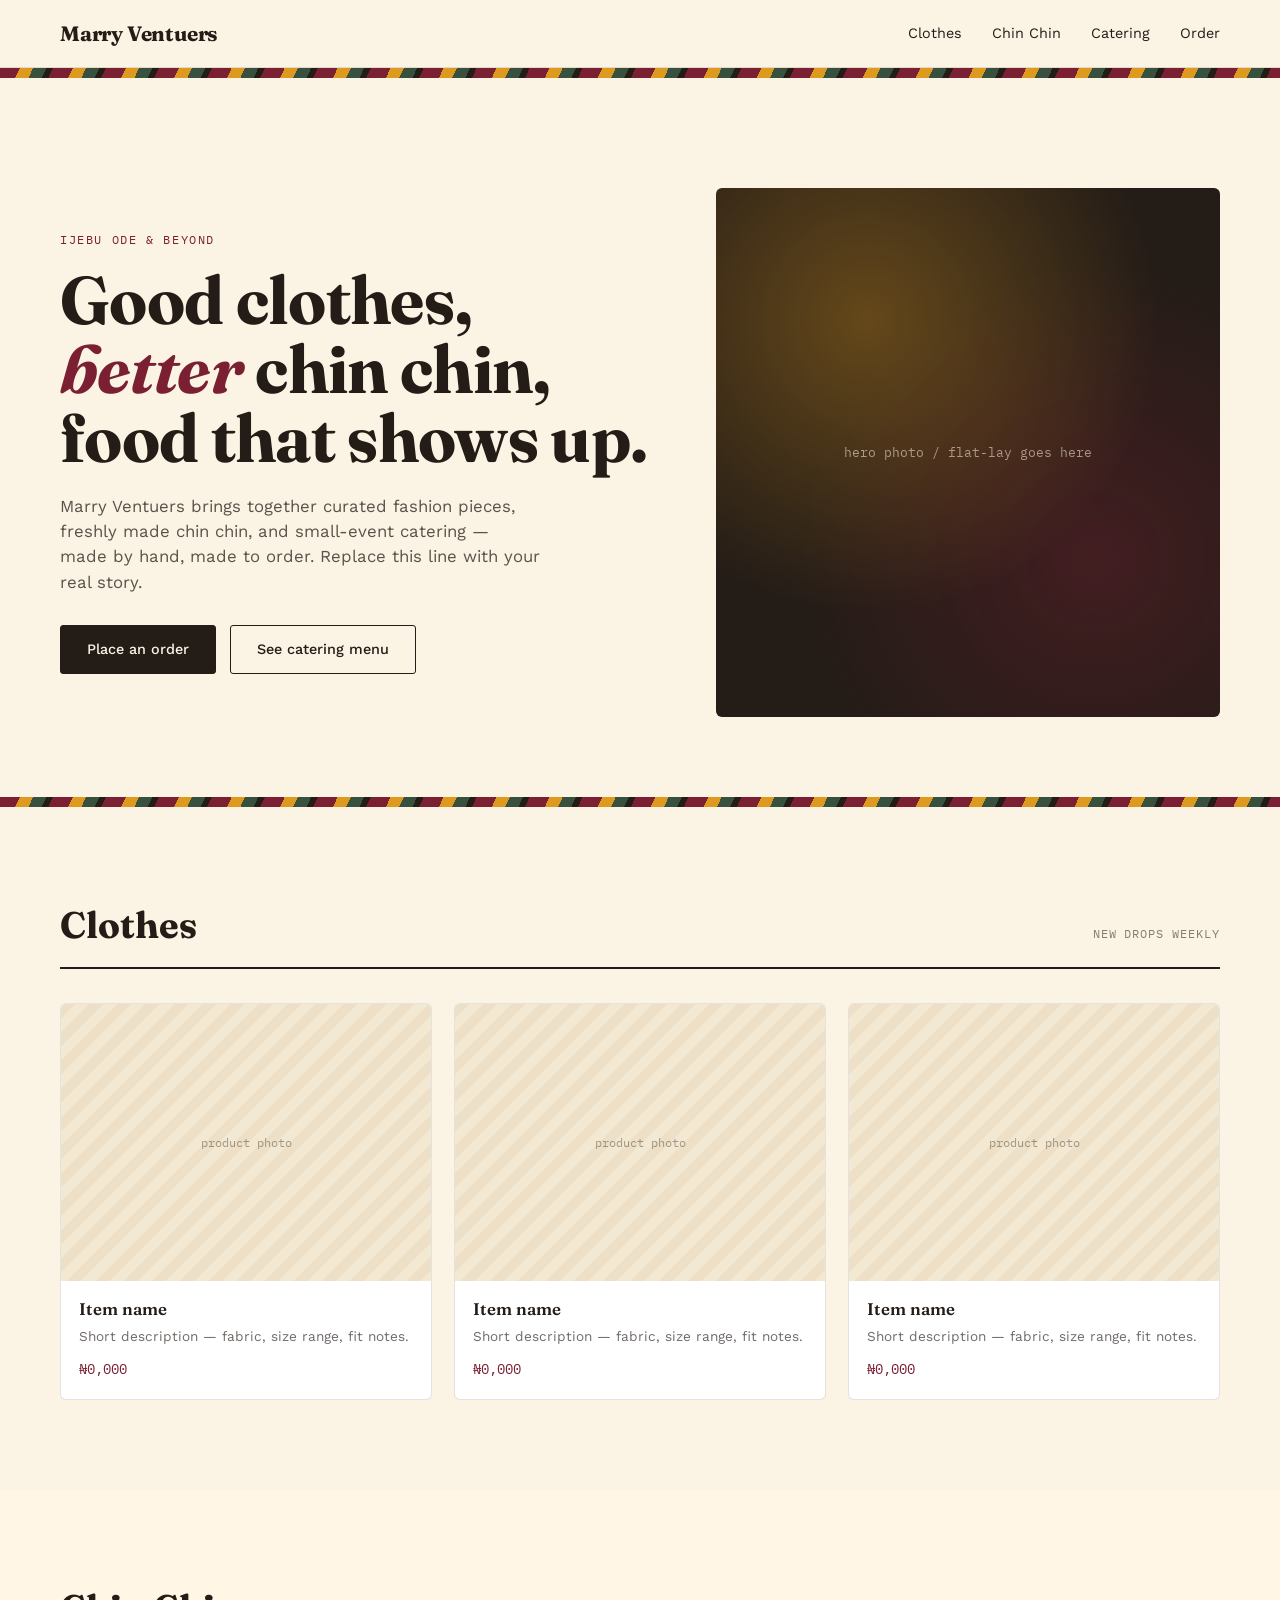
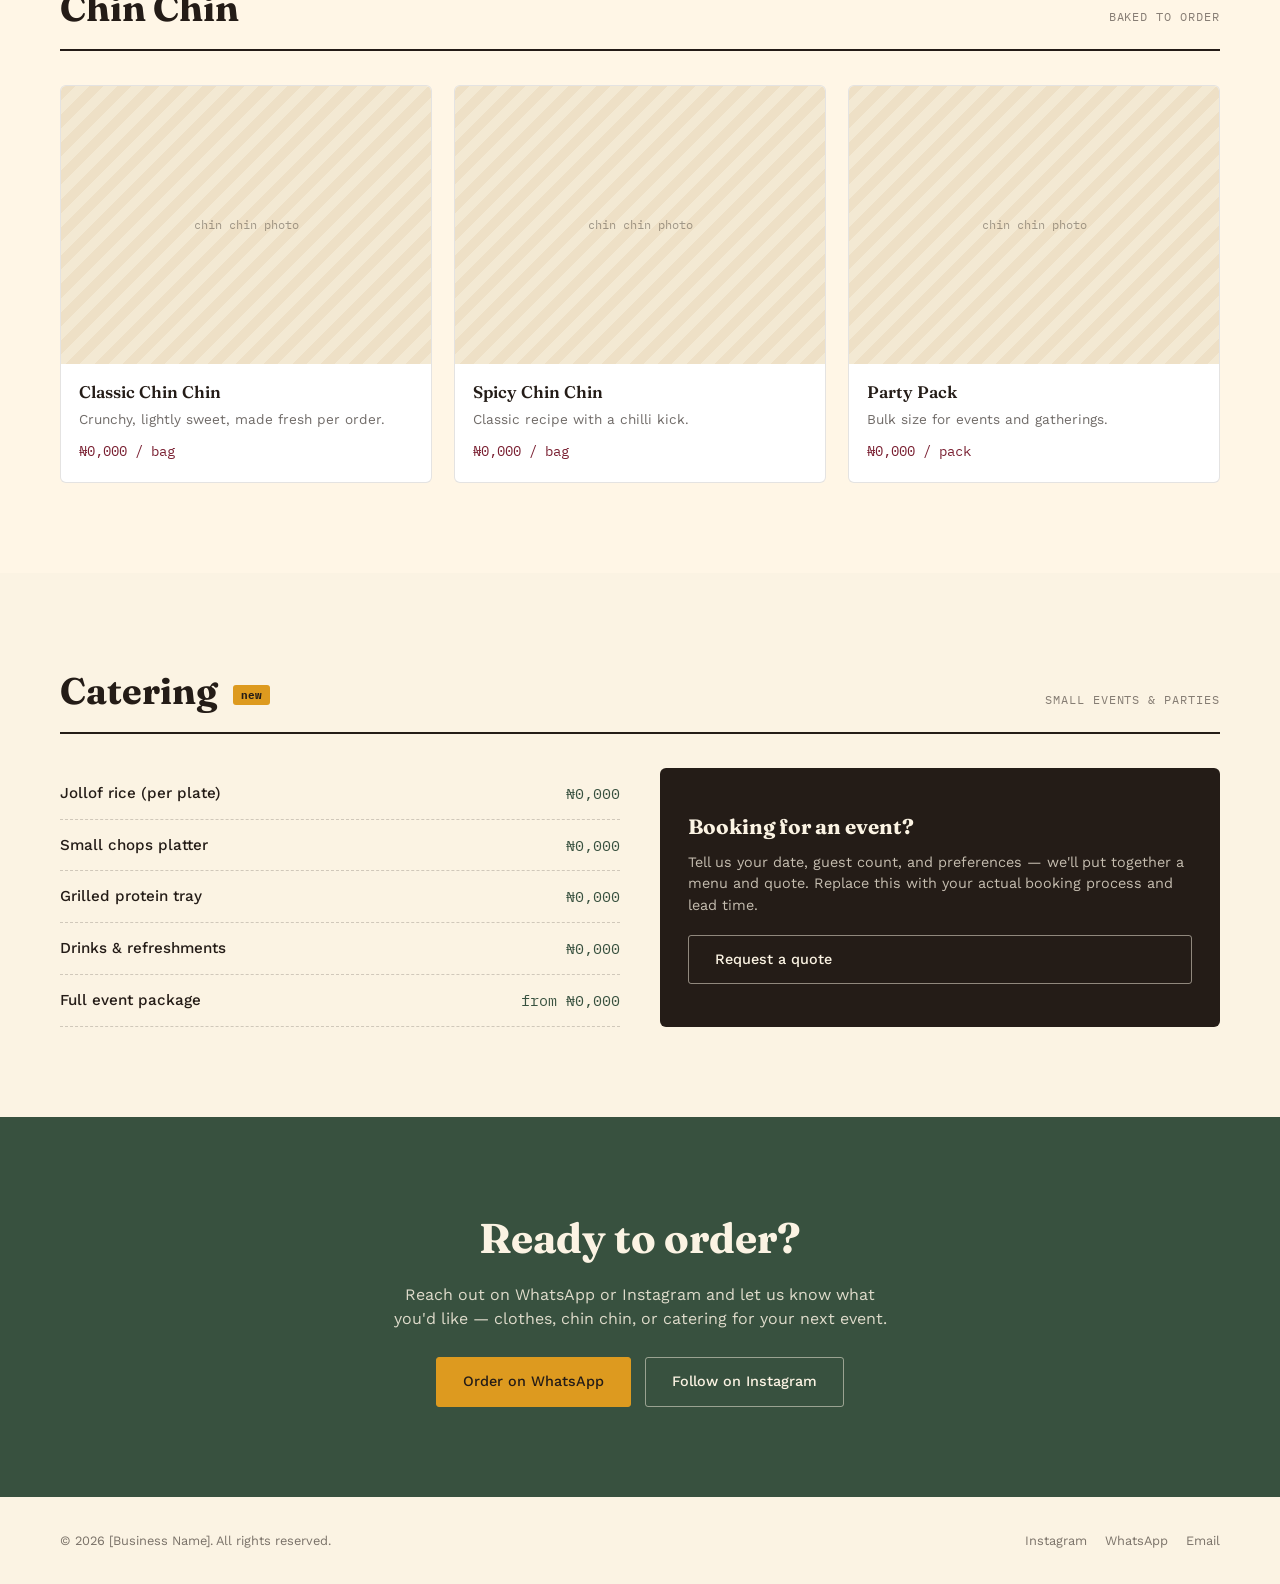
==== marry/index.html @ cf857e44 "Initial commit" ====
<!DOCTYPE html> 
<html lang="en">
<head>
<meta charset="UTF-8">
<meta name="viewport" content="width=device-width, initial-scale=1.0">
<title>Marry Ventuers</title>
<link rel="preconnect" href="https://fonts.googleapis.com">
<link href="https://fonts.googleapis.com/css2?family=Fraunces:ital,opsz,wght@0,9..144,600;0,9..144,700;1,9..144,600&family=Work+Sans:wght@400;500;600&family=IBM+Plex+Mono:wght@500&display=swap" rel="stylesheet">
<link rel="stylesheet" href="style.css">
</head>
<body>
 
<header>
  <div class="logo">Marry Ventuers</div>
  <nav>
    <a href="#clothes">Clothes</a>
    <a href="#chinchin">Chin Chin</a>
    <a href="#catering">Catering</a>
    <a href="#order">Order</a>
  </nav>
</header>
<div class="weave"></div>
 
<section class="hero">
  <div>
    <div class="eyebrow">Ijebu Ode &amp; beyond</div>
    <h1>Good clothes,<br><em>better</em> chin chin,<br>food that shows up.</h1>
    <p>Marry Ventuers brings together curated fashion pieces, freshly made chin chin, and small-event catering — made by hand, made to order. Replace this line with your real story.</p>
    <div class="btn-row">
      <a href="#order" class="btn btn-solid">Place an order</a>
      <a href="#catering" class="btn btn-outline">See catering menu</a>
    </div>
  </div>
  <div class="hero-visual">hero photo / flat-lay goes here</div>
</section>
 
<div class="weave"></div>
 
<section class="stall" id="clothes">
  <div class="stall-head">
    <div class="stall-title">Clothes</div>
    <div class="stall-tag">new drops weekly</div>
  </div>
  <div class="card-grid">
    <div class="card">
      <div class="card-img">product photo</div>
      <div class="card-body">
        <div class="card-title">Item name</div>
        <div class="card-desc">Short description — fabric, size range, fit notes.</div>
        <div class="card-price">₦0,000</div>
      </div>
    </div>
    <div class="card">
      <div class="card-img">product photo</div>
      <div class="card-body">
        <div class="card-title">Item name</div>
        <div class="card-desc">Short description — fabric, size range, fit notes.</div>
        <div class="card-price">₦0,000</div>
      </div>
    </div>
    <div class="card">
      <div class="card-img">product photo</div>
      <div class="card-body">
        <div class="card-title">Item name</div>
        <div class="card-desc">Short description — fabric, size range, fit notes.</div>
        <div class="card-price">₦0,000</div>
      </div>
    </div>
  </div>
</section>
 
<section class="stall chinchin" id="chinchin">
  <div class="stall-head">
    <div class="stall-title">Chin Chin</div>
    <div class="stall-tag">baked to order</div>
  </div>
  <div class="card-grid">
    <div class="card">
      <div class="card-img">chin chin photo</div>
      <div class="card-body">
        <div class="card-title">Classic Chin Chin</div>
        <div class="card-desc">Crunchy, lightly sweet, made fresh per order.</div>
        <div class="card-price">₦0,000 / bag</div>
      </div>
    </div>
    <div class="card">
      <div class="card-img">chin chin photo</div>
      <div class="card-body">
        <div class="card-title">Spicy Chin Chin</div>
        <div class="card-desc">Classic recipe with a chilli kick.</div>
        <div class="card-price">₦0,000 / bag</div>
      </div>
    </div>
    <div class="card">
      <div class="card-img">chin chin photo</div>
      <div class="card-body">
        <div class="card-title">Party Pack</div>
        <div class="card-desc">Bulk size for events and gatherings.</div>
        <div class="card-price">₦0,000 / pack</div>
      </div>
    </div>
  </div>
</section>
 
<section class="stall" id="catering">
  <div class="stall-head">
    <div class="stall-title">Catering <span class="edit-flag">new</span></div>
    <div class="stall-tag">small events &amp; parties</div>
  </div>
  <div class="catering-wrap">
    <ul class="menu-list">
      <li><span>Jollof rice (per plate)</span><span>₦0,000</span></li>
      <li><span>Small chops platter</span><span>₦0,000</span></li>
      <li><span>Grilled protein tray</span><span>₦0,000</span></li>
      <li><span>Drinks &amp; refreshments</span><span>₦0,000</span></li>
      <li><span>Full event package</span><span>from ₦0,000</span></li>
    </ul>
    <div class="cater-note">
      <h3>Booking for an event?</h3>
      <p>Tell us your date, guest count, and preferences — we'll put together a menu and quote. Replace this with your actual booking process and lead time.</p>
      <a href="#order" class="btn btn-outline" style="border-color:rgba(251,243,227,.5); color:var(--cream);">Request a quote</a>
    </div>
  </div>
</section>
 
<section class="order" id="order">
  <h2>Ready to order?</h2>
  <p>Reach out on WhatsApp or Instagram and let us know what you'd like — clothes, chin chin, or catering for your next event.</p>
  <div class="btn-row">
    <a href="#" class="btn btn-solid">Order on WhatsApp</a>
    <a href="#" class="btn btn-outline">Follow on Instagram</a>
  </div>
</section>
 
<footer>
  <div>© <span id="year"></span> [Business Name]. All rights reserved.</div>
  <div class="foot-links">
    <a href="#">Instagram</a>
    <a href="#">WhatsApp</a>
    <a href="#">Email</a>
  </div>
</footer>
 
<script>
  document.getElementById('year').textContent = new Date().getFullYear();
</script>
 
</body>
</html>
---- marry/style.css ----
:root{
    --cream:#fbf3e3;
    --charcoal:#241c17;
    --maroon:#7a2032;
    --mustard:#dd9a1f;
    --forest:#38513f;
    --line:#241c17;
  }
  *{box-sizing:border-box; margin:0; padding:0;}
  body{
    background: var(--cream);
    color: var(--charcoal);
    font-family:'Work Sans', sans-serif;
    line-height:1.5;
  }
  a{ color:inherit; }
  img{ max-width:100%; display:block; }
 
  /* woven stripe pattern used as signature texture */
  .weave{
    height: 10px;
    background: repeating-linear-gradient(
      115deg,
      var(--maroon) 0 18px,
      var(--mustard) 18px 30px,
      var(--forest) 30px 42px,
      var(--charcoal) 42px 48px
    );
  }
 
  header{
    padding: 18px clamp(20px,5vw,60px);
    display:flex; align-items:center; justify-content:space-between;
    border-bottom: 1px solid rgba(36,28,23,.12);
    position:sticky; top:0; background:var(--cream); z-index:50;
  }
  .logo{
    font-family:'Fraunces', serif; font-weight:700; font-size:1.3rem;
    letter-spacing:-.01em;
  }
  nav{ display:flex; gap: clamp(14px,3vw,30px); font-size:.9rem; }
  nav a{ text-decoration:none; position:relative; }
  nav a:hover{ color: var(--maroon); }
  .nav-toggle{ display:none; background:none; border:none; font-size:1.4rem; cursor:pointer; }
  @media (max-width: 680px){
    nav{ display:none; }
  }
 
  /* ---------- hero ---------- */
  .hero{
    padding: clamp(50px,10vw,110px) clamp(20px,6vw,60px) clamp(40px,8vw,80px);
    display:grid; grid-template-columns: 1.1fr .9fr; gap: 40px; align-items:center;
  }
  @media (max-width: 780px){ .hero{ grid-template-columns:1fr; } }
  .eyebrow{
    font-family:'IBM Plex Mono', monospace; font-size:.72rem; letter-spacing:.14em;
    text-transform:uppercase; color: var(--maroon); margin-bottom:18px;
  }
  h1{
    font-family:'Fraunces', serif; font-weight:700;
    font-size: clamp(2.4rem, 6vw, 4.2rem); line-height:1.02; letter-spacing:-.01em;
    margin-bottom: 22px;
  }
  h1 em{ font-style:italic; color: var(--maroon); }
  .hero p{ font-size:1.05rem; max-width: 48ch; color: rgba(36,28,23,.75); margin-bottom: 30px; }
  .btn-row{ display:flex; gap:14px; flex-wrap:wrap; }
  .btn{
    display:inline-block; padding: 13px 26px; border-radius: 3px;
    font-size:.9rem; text-decoration:none; font-weight:500;
    border: 1px solid var(--charcoal);
  }
  .btn-solid{ background: var(--charcoal); color: var(--cream); }
  .btn-outline{ background:transparent; color:var(--charcoal); }
 
  .hero-visual{
    aspect-ratio: 1/1.05; border-radius: 6px;
    background:
      radial-gradient(circle at 30% 25%, rgba(221,154,31,.35), transparent 55%),
      radial-gradient(circle at 75% 70%, rgba(122,32,50,.35), transparent 55%),
      var(--charcoal);
    display:flex; align-items:center; justify-content:center;
    color: rgba(251,243,227,.55); font-family:'IBM Plex Mono',monospace; font-size:.8rem;
    text-align:center; padding: 20px;
  }
 
  /* ---------- section shell ---------- */
  section.stall{ padding: clamp(50px,8vw,90px) clamp(20px,6vw,60px); }
  .stall-head{
    display:flex; align-items:baseline; justify-content:space-between; gap: 20px;
    margin-bottom: 34px; flex-wrap:wrap;
    border-bottom: 2px solid var(--charcoal); padding-bottom: 14px;
  }
  .stall-title{ font-family:'Fraunces', serif; font-weight:700; font-size: clamp(1.6rem,3.4vw,2.3rem); }
  .stall-tag{ font-family:'IBM Plex Mono', monospace; font-size:.75rem; letter-spacing:.08em; text-transform:uppercase; color: rgba(36,28,23,.55); }
 
  .card-grid{ display:grid; grid-template-columns: repeat(3, 1fr); gap: 22px; }
  @media (max-width: 900px){ .card-grid{ grid-template-columns: repeat(2,1fr);} }
  @media (max-width: 560px){ .card-grid{ grid-template-columns: 1fr;} }
 
  .card{
    background:#fff; border: 1px solid rgba(36,28,23,.12); border-radius: 6px; overflow:hidden;
  }
  .card-img{
    aspect-ratio: 4/3; background: repeating-linear-gradient(135deg, #eee0c6, #eee0c6 10px, #f3e9d3 10px, #f3e9d3 20px);
    display:flex; align-items:center; justify-content:center;
    font-family:'IBM Plex Mono', monospace; font-size:.72rem; color: rgba(36,28,23,.4);
  }
  .card-body{ padding: 16px 18px 20px; }
  .card-title{ font-family:'Fraunces', serif; font-weight:600; font-size:1.05rem; margin-bottom:4px; }
  .card-desc{ font-size:.85rem; color: rgba(36,28,23,.65); margin-bottom: 12px; }
  .card-price{ font-family:'IBM Plex Mono', monospace; font-size:.85rem; color: var(--maroon); }
 
  /* chin chin section — warm variant */
  .stall.chinchin{ background: #fff6e6; }
 
  /* catering section */
  .catering-wrap{ display:grid; grid-template-columns: 1fr 1fr; gap: 40px; }
  @media (max-width: 780px){ .catering-wrap{ grid-template-columns:1fr; } }
  .menu-list{ list-style:none; }
  .menu-list li{
    display:flex; justify-content:space-between; gap:10px;
    padding: 14px 0; border-bottom: 1px dashed rgba(36,28,23,.2);
    font-size:.95rem;
  }
  .menu-list li span:first-child{ font-weight:500; }
  .menu-list li span:last-child{ font-family:'IBM Plex Mono', monospace; color: var(--forest); }
  .cater-note{
    background: var(--charcoal); color: var(--cream); border-radius:6px;
    padding: 26px 28px; display:flex; flex-direction:column; justify-content:center;
  }
  .cater-note h3{ font-family:'Fraunces', serif; font-size:1.3rem; margin-bottom:10px; }
  .cater-note p{ font-size:.9rem; color: rgba(251,243,227,.75); margin-bottom: 18px; }
 
  /* order / contact */
  .order{
    padding: clamp(50px,8vw,90px) clamp(20px,6vw,60px);
    background: var(--forest); color: var(--cream); text-align:center;
  }
  .order h2{ font-family:'Fraunces', serif; font-size: clamp(1.8rem,4vw,2.6rem); margin-bottom: 14px; }
  .order p{ opacity:.85; max-width: 50ch; margin: 0 auto 26px; }
  .order .btn-row{ justify-content:center; }
  .order .btn-solid{ background: var(--mustard); border-color: var(--mustard); color: var(--charcoal); }
  .order .btn-outline{ border-color: rgba(251,243,227,.5); color: var(--cream); }
 
  footer{
    padding: 34px clamp(20px,6vw,60px);
    display:flex; justify-content:space-between; align-items:center; flex-wrap:wrap; gap:14px;
    font-size:.8rem; color: rgba(36,28,23,.6);
  }
  .foot-links{ display:flex; gap: 18px; }
  .foot-links a{ text-decoration:none; }
 
  .edit-flag{
    font-family:'IBM Plex Mono', monospace; font-size:.68rem;
    background: var(--mustard); color: var(--charcoal);
    display:inline-block; padding: 2px 8px; border-radius: 3px; margin-left: 8px;
    vertical-align: middle;
  }
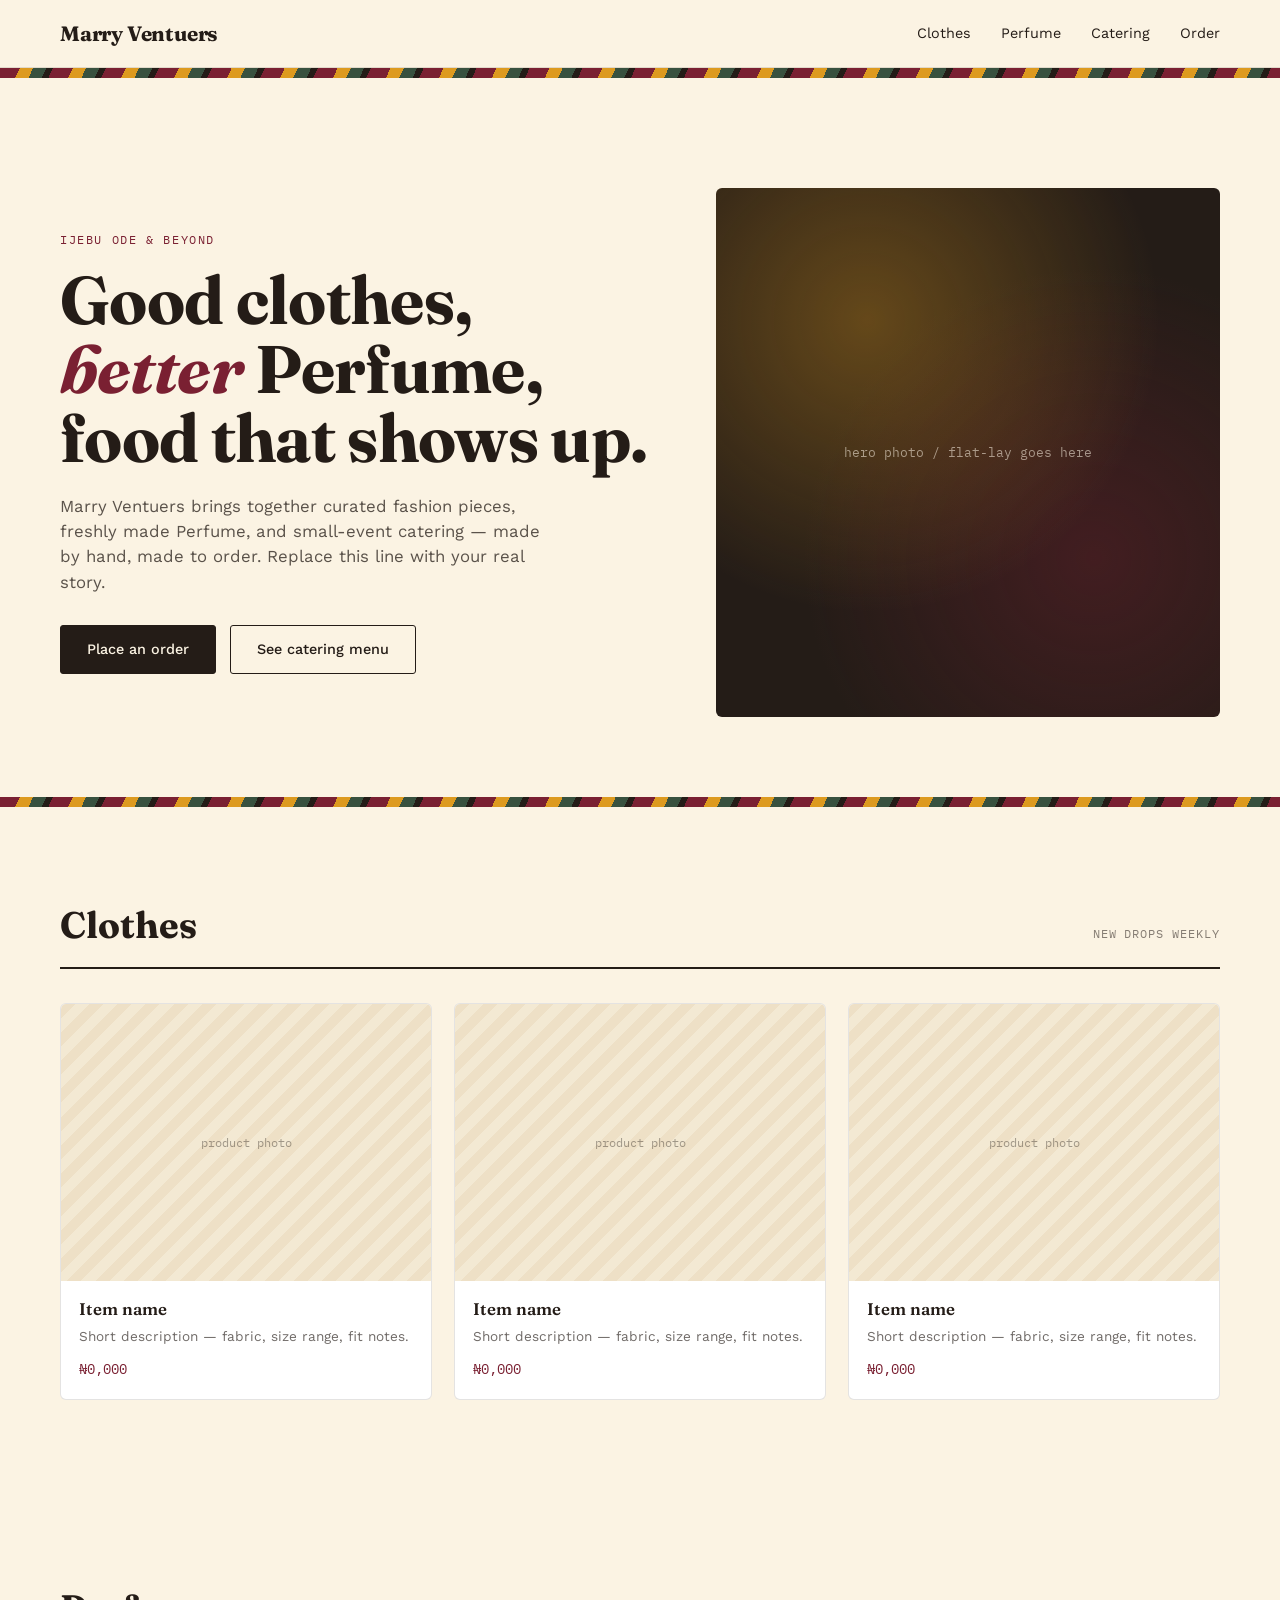
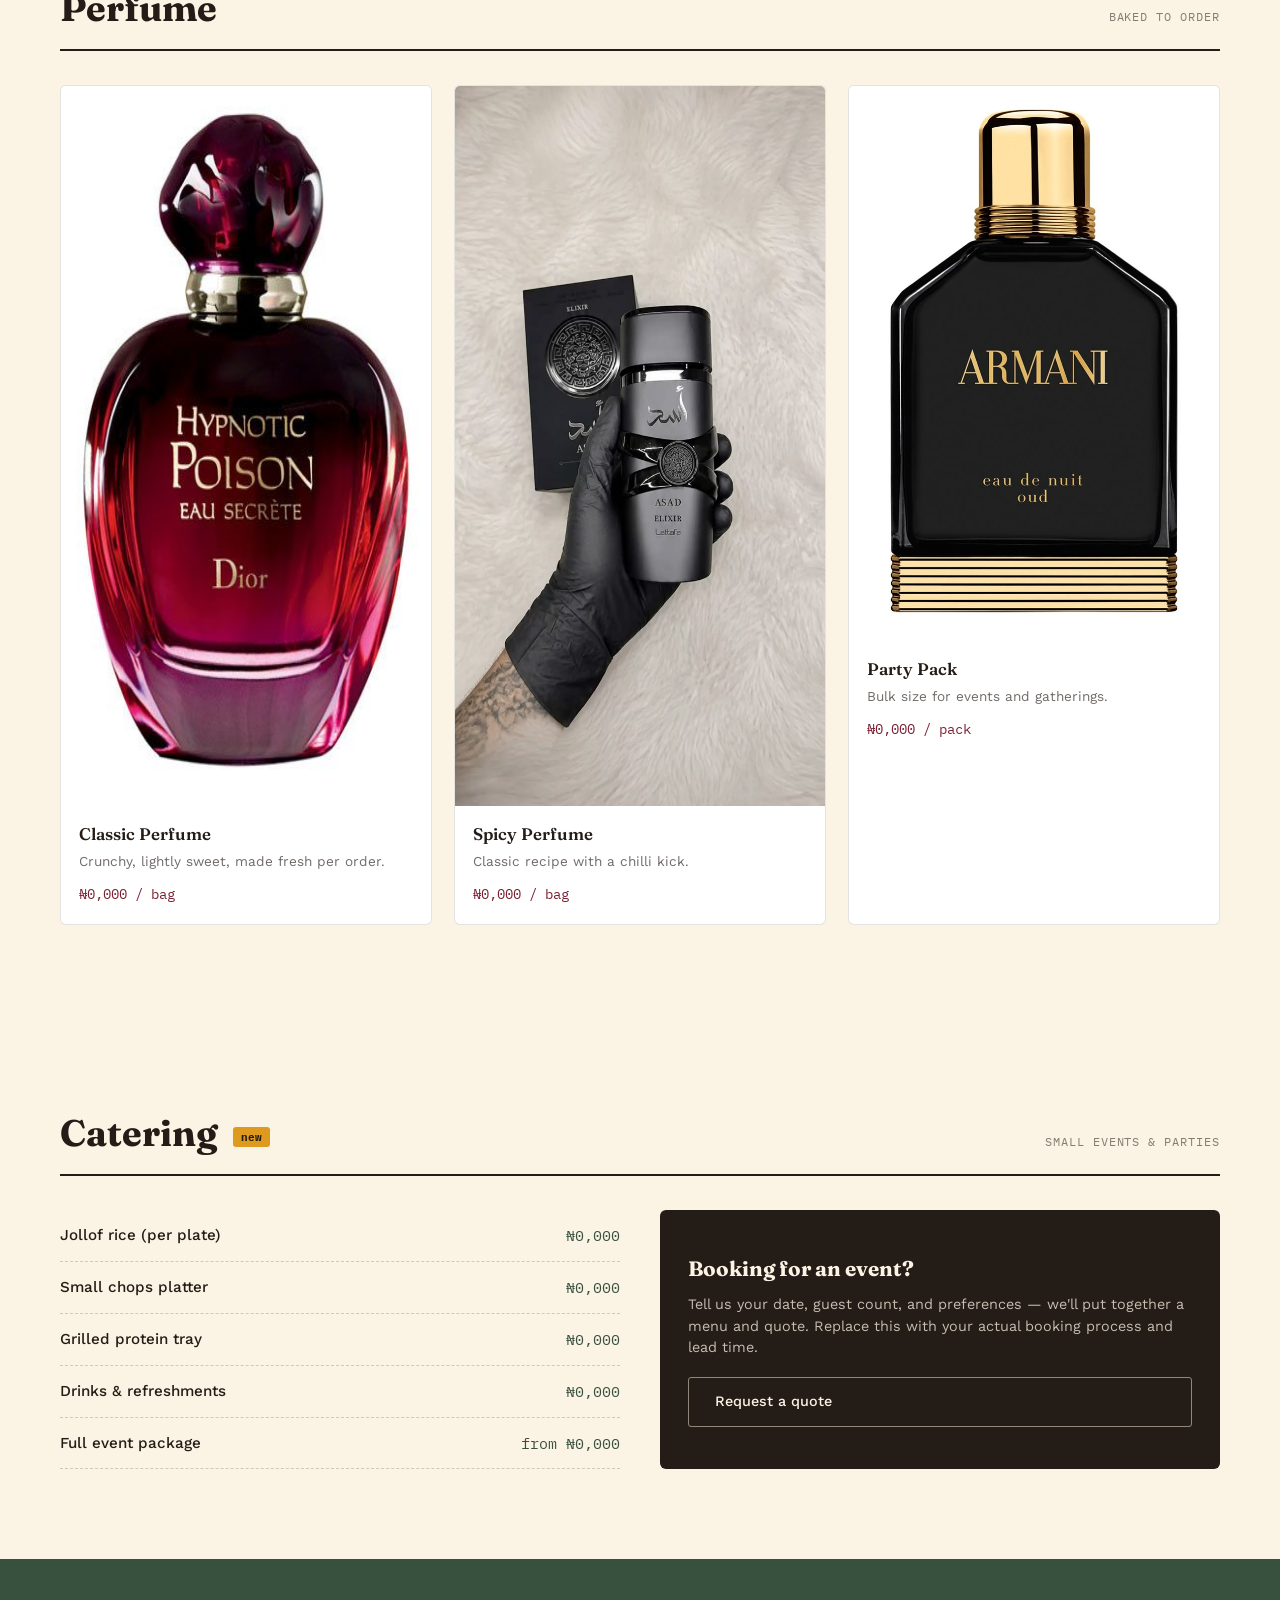
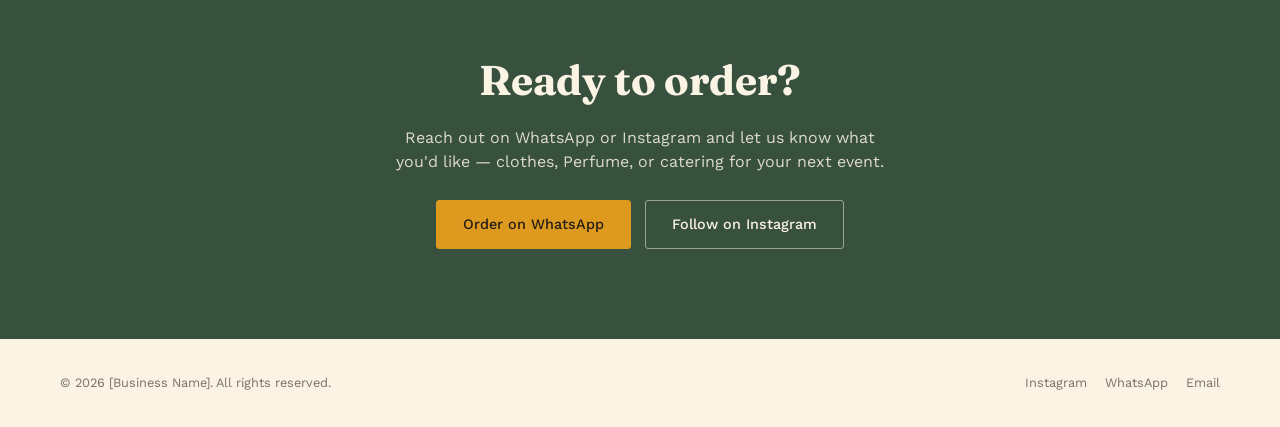
==== commit 790063dc: "add product imges" ====
--- a/marry/index.html
+++ b/marry/index.html
@@ -14,7 +14,7 @@
   <div class="logo">Marry Ventuers</div>
   <nav>
     <a href="#clothes">Clothes</a>
-    <a href="#chinchin">Chin Chin</a>
+    <a href="#perfume">Perfume</a>
     <a href="#catering">Catering</a>
     <a href="#order">Order</a>
   </nav>
@@ -24,8 +24,8 @@
 <section class="hero">
   <div>
     <div class="eyebrow">Ijebu Ode &amp; beyond</div>
-    <h1>Good clothes,<br><em>better</em> chin chin,<br>food that shows up.</h1>
-    <p>Marry Ventuers brings together curated fashion pieces, freshly made chin chin, and small-event catering — made by hand, made to order. Replace this line with your real story.</p>
+    <h1>Good clothes,<br><em>better</em> Perfume,<br>food that shows up.</h1>
+    <p>Marry Ventuers brings together curated fashion pieces, freshly made Perfume, and small-event catering — made by hand, made to order. Replace this line with your real story.</p>
     <div class="btn-row">
       <a href="#order" class="btn btn-solid">Place an order</a>
       <a href="#catering" class="btn btn-outline">See catering menu</a>
@@ -69,30 +69,30 @@
   </div>
 </section>
  
-<section class="stall chinchin" id="chinchin">
+<section class="stall perfume" id="perfume">
   <div class="stall-head">
-    <div class="stall-title">Chin Chin</div>
+    <div class="stall-title">Perfume</div>
     <div class="stall-tag">baked to order</div>
   </div>
   <div class="card-grid">
     <div class="card">
-      <div class="card-img">chin chin photo</div>
+      <div class="card-img" ><img src="images/Hypnotic Poison Dior.jpg" alt=""style="width: 3000px; height: 80vh;"></div>
       <div class="card-body">
-        <div class="card-title">Classic Chin Chin</div>
+        <div class="card-title">Classic Perfume</div>
         <div class="card-desc">Crunchy, lightly sweet, made fresh per order.</div>
         <div class="card-price">₦0,000 / bag</div>
       </div>
     </div>
     <div class="card">
-      <div class="card-img">chin chin photo</div>
+      <div class="card-img"><img src="images/Perfume Árabe Masculino Asad Elixir 100ml.jpg" alt="" style="width: 3000px; height: 80vh;"></div>
       <div class="card-body">
-        <div class="card-title">Spicy Chin Chin</div>
+        <div class="card-title">Spicy Perfume</div>
         <div class="card-desc">Classic recipe with a chilli kick.</div>
         <div class="card-price">₦0,000 / bag</div>
       </div>
     </div>
     <div class="card">
-      <div class="card-img">chin chin photo</div>
+      <div class="card-img"><img src="images/The best oud fragrances for men that evoke a warm, smoky aroma.jpg" alt=""></div>
       <div class="card-body">
         <div class="card-title">Party Pack</div>
         <div class="card-desc">Bulk size for events and gatherings.</div>
@@ -125,7 +125,7 @@
  
 <section class="order" id="order">
   <h2>Ready to order?</h2>
-  <p>Reach out on WhatsApp or Instagram and let us know what you'd like — clothes, chin chin, or catering for your next event.</p>
+  <p>Reach out on WhatsApp or Instagram and let us know what you'd like — clothes, Perfume, or catering for your next event.</p>
   <div class="btn-row">
     <a href="#" class="btn btn-solid">Order on WhatsApp</a>
     <a href="#" class="btn btn-outline">Follow on Instagram</a>
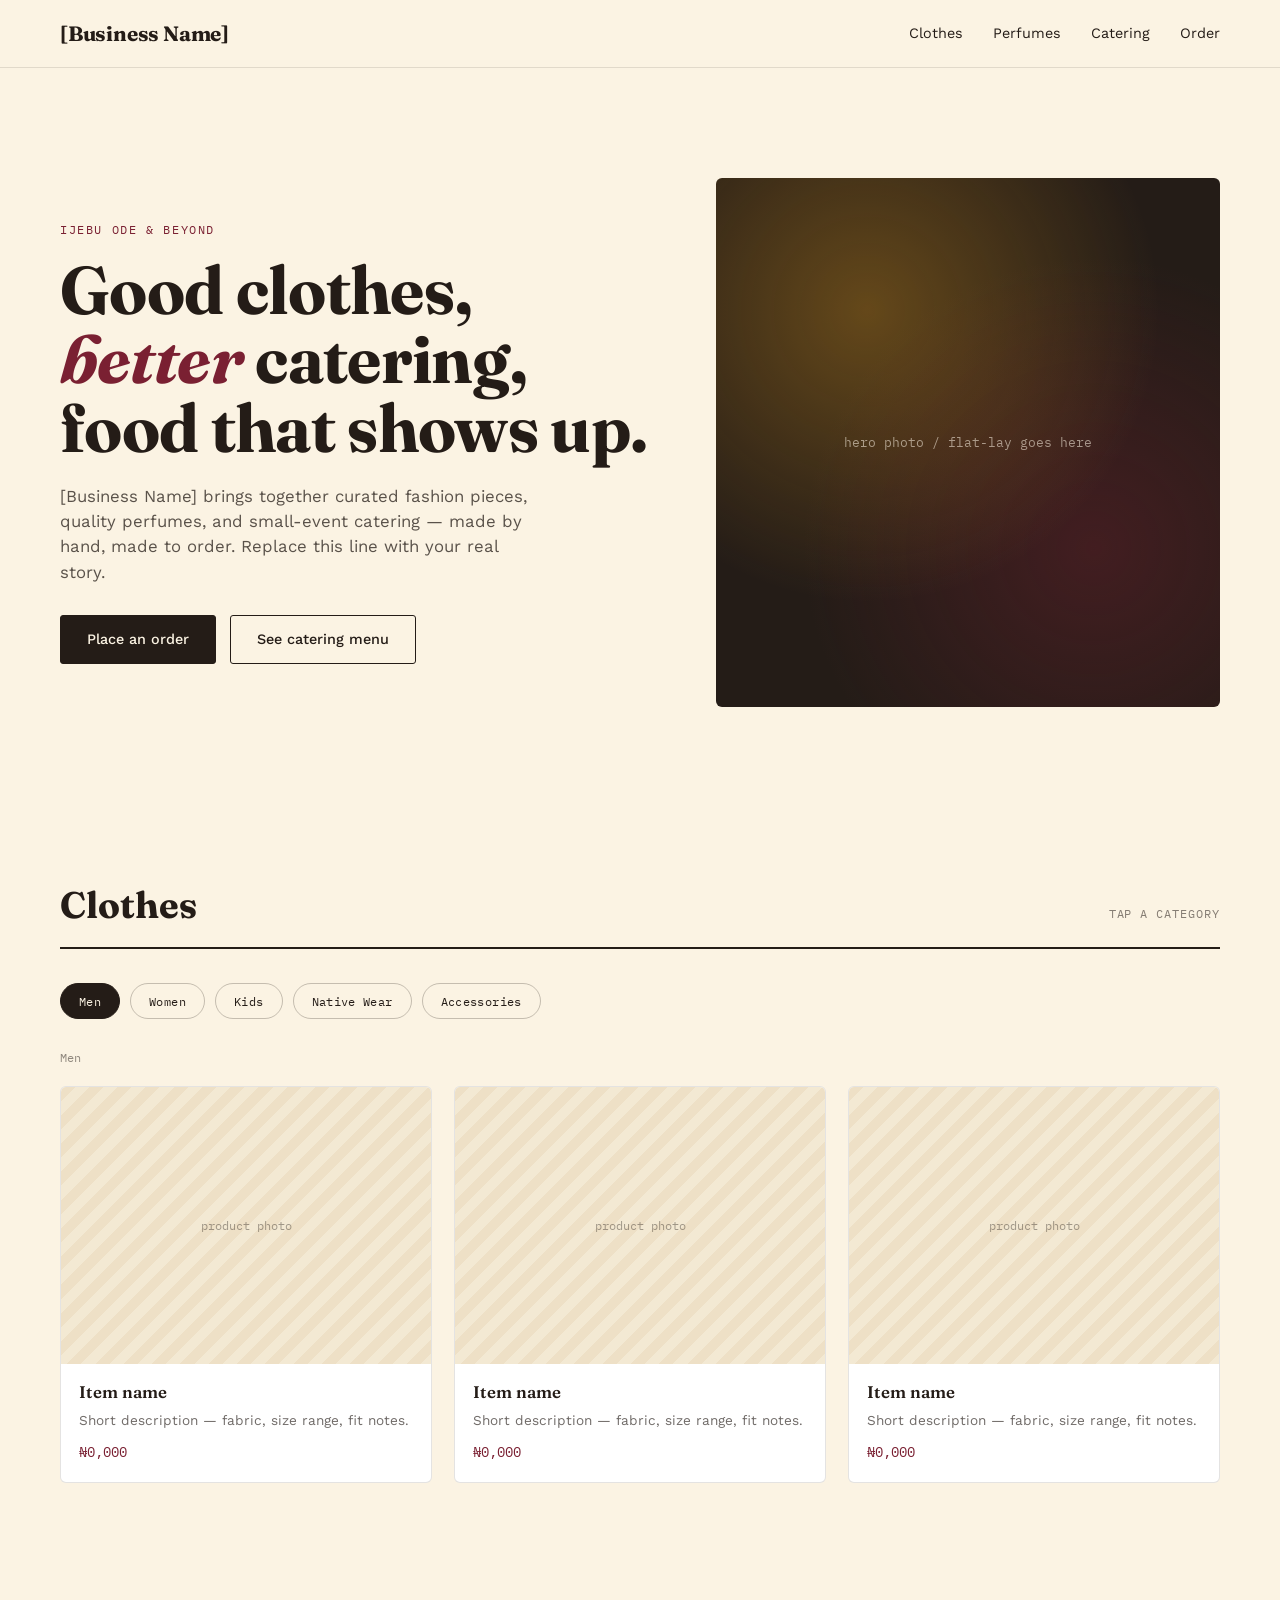
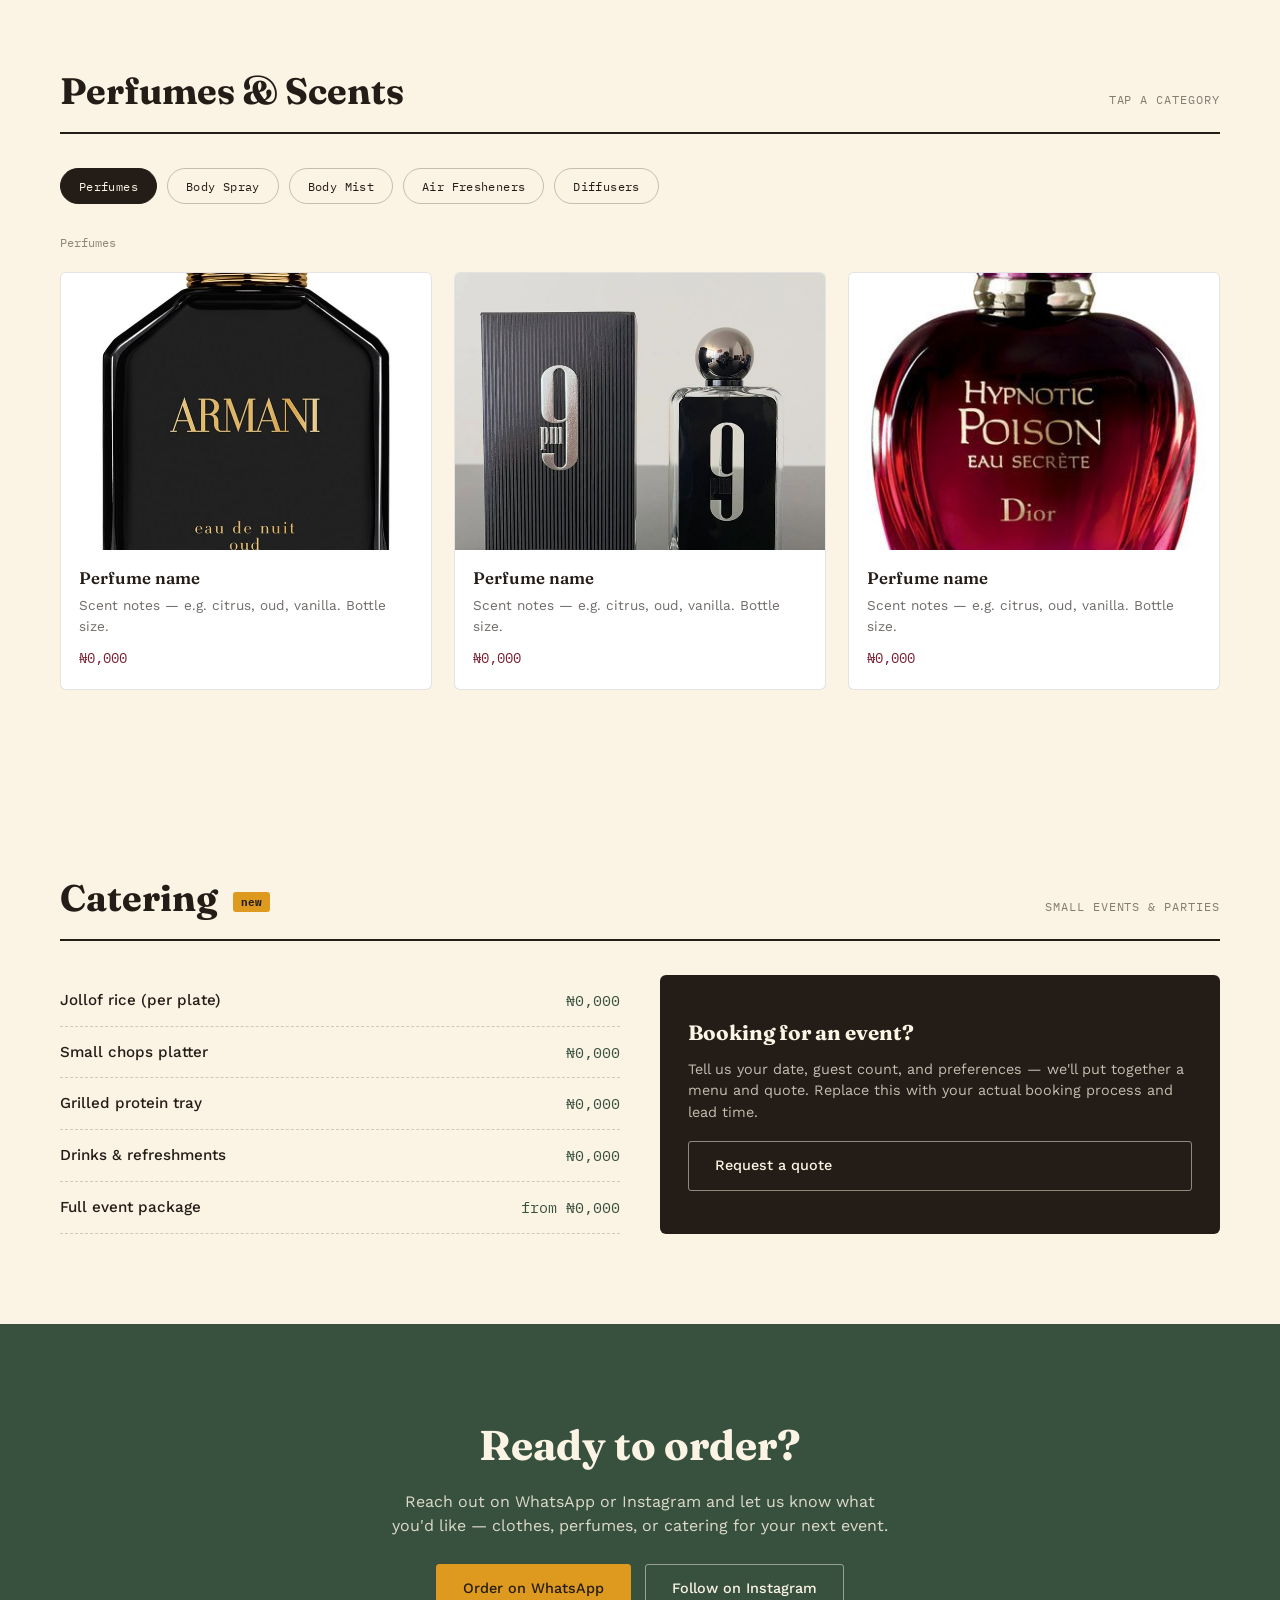
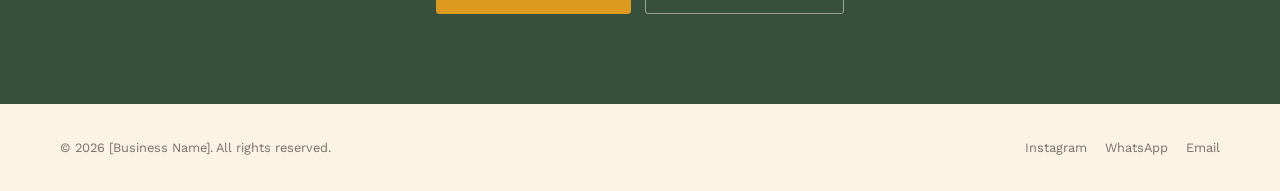
==== commit 4d27ac44: "main" ====
--- a/marry/index.html
+++ b/marry/index.html
@@ -1,9 +1,9 @@
-<!DOCTYPE html> 
+<!DOCTYPE html>
 <html lang="en">
 <head>
 <meta charset="UTF-8">
 <meta name="viewport" content="width=device-width, initial-scale=1.0">
-<title>Marry Ventuers</title>
+<title>[Business Name]</title>
 <link rel="preconnect" href="https://fonts.googleapis.com">
 <link href="https://fonts.googleapis.com/css2?family=Fraunces:ital,opsz,wght@0,9..144,600;0,9..144,700;1,9..144,600&family=Work+Sans:wght@400;500;600&family=IBM+Plex+Mono:wght@500&display=swap" rel="stylesheet">
 <link rel="stylesheet" href="style.css">
@@ -11,21 +11,20 @@
 <body>
  
 <header>
-  <div class="logo">Marry Ventuers</div>
+  <div class="logo">[Business Name]</div>
   <nav>
     <a href="#clothes">Clothes</a>
-    <a href="#perfume">Perfume</a>
+    <a href="#perfumes">Perfumes</a>
     <a href="#catering">Catering</a>
     <a href="#order">Order</a>
   </nav>
 </header>
-<div class="weave"></div>
  
 <section class="hero">
   <div>
     <div class="eyebrow">Ijebu Ode &amp; beyond</div>
-    <h1>Good clothes,<br><em>better</em> Perfume,<br>food that shows up.</h1>
-    <p>Marry Ventuers brings together curated fashion pieces, freshly made Perfume, and small-event catering — made by hand, made to order. Replace this line with your real story.</p>
+    <h1>Good clothes,<br><em>better</em> catering,<br>food that shows up.</h1>
+    <p>[Business Name] brings together curated fashion pieces, quality perfumes, and small-event catering — made by hand, made to order. Replace this line with your real story.</p>
     <div class="btn-row">
       <a href="#order" class="btn btn-solid">Place an order</a>
       <a href="#catering" class="btn btn-outline">See catering menu</a>
@@ -39,68 +38,336 @@
 <section class="stall" id="clothes">
   <div class="stall-head">
     <div class="stall-title">Clothes</div>
-    <div class="stall-tag">new drops weekly</div>
-  </div>
-  <div class="card-grid">
-    <div class="card">
-      <div class="card-img">product photo</div>
-      <div class="card-body">
-        <div class="card-title">Item name</div>
-        <div class="card-desc">Short description — fabric, size range, fit notes.</div>
-        <div class="card-price">₦0,000</div>
-      </div>
-    </div>
-    <div class="card">
-      <div class="card-img">product photo</div>
-      <div class="card-body">
-        <div class="card-title">Item name</div>
-        <div class="card-desc">Short description — fabric, size range, fit notes.</div>
-        <div class="card-price">₦0,000</div>
-      </div>
-    </div>
-    <div class="card">
-      <div class="card-img">product photo</div>
-      <div class="card-body">
-        <div class="card-title">Item name</div>
-        <div class="card-desc">Short description — fabric, size range, fit notes.</div>
-        <div class="card-price">₦0,000</div>
+    <div class="stall-tag">tap a category</div>
+  </div>
+ 
+  <div class="tab-row">
+    <button class="tab-btn active" data-tab="men">Men</button>
+    <button class="tab-btn" data-tab="women">Women</button>
+    <button class="tab-btn" data-tab="kids">Kids</button>
+    <button class="tab-btn" data-tab="native">Native Wear</button>
+    <button class="tab-btn" data-tab="accessories">Accessories</button>
+  </div>
+ 
+  <div class="tab-panel active" data-panel="men">
+    <div class="tab-count">Men</div>
+    <div class="card-grid">
+      <div class="card">
+        <div class="card-img">product photo</div>
+        <div class="card-body">
+          <div class="card-title">Item name</div>
+          <div class="card-desc">Short description — fabric, size range, fit notes.</div>
+          <div class="card-price">₦0,000</div>
+        </div>
+      </div>
+      <div class="card">
+        <div class="card-img">product photo</div>
+        <div class="card-body">
+          <div class="card-title">Item name</div>
+          <div class="card-desc">Short description — fabric, size range, fit notes.</div>
+          <div class="card-price">₦0,000</div>
+        </div>
+      </div>
+      <div class="card">
+        <div class="card-img">product photo</div>
+        <div class="card-body">
+          <div class="card-title">Item name</div>
+          <div class="card-desc">Short description — fabric, size range, fit notes.</div>
+          <div class="card-price">₦0,000</div>
+        </div>
+      </div>
+    </div>
+  </div>
+ 
+  <div class="tab-panel" data-panel="women">
+    <div class="tab-count">Women</div>
+    <div class="card-grid">
+      <div class="card">
+        <div class="card-img">product photo</div>
+        <div class="card-body">
+          <div class="card-title">Item name</div>
+          <div class="card-desc">Short description — fabric, size range, fit notes.</div>
+          <div class="card-price">₦0,000</div>
+        </div>
+      </div>
+      <div class="card">
+        <div class="card-img">product photo</div>
+        <div class="card-body">
+          <div class="card-title">Item name</div>
+          <div class="card-desc">Short description — fabric, size range, fit notes.</div>
+          <div class="card-price">₦0,000</div>
+        </div>
+      </div>
+      <div class="card">
+        <div class="card-img">product photo</div>
+        <div class="card-body">
+          <div class="card-title">Item name</div>
+          <div class="card-desc">Short description — fabric, size range, fit notes.</div>
+          <div class="card-price">₦0,000</div>
+        </div>
+      </div>
+    </div>
+  </div>
+ 
+  <div class="tab-panel" data-panel="kids">
+    <div class="tab-count">Kids</div>
+    <div class="card-grid">
+      <div class="card">
+        <div class="card-img">product photo</div>
+        <div class="card-body">
+          <div class="card-title">Item name</div>
+          <div class="card-desc">Short description — fabric, size range, fit notes.</div>
+          <div class="card-price">₦0,000</div>
+        </div>
+      </div>
+      <div class="card">
+        <div class="card-img">product photo</div>
+        <div class="card-body">
+          <div class="card-title">Item name</div>
+          <div class="card-desc">Short description — fabric, size range, fit notes.</div>
+          <div class="card-price">₦0,000</div>
+        </div>
+      </div>
+      <div class="card">
+        <div class="card-img">product photo</div>
+        <div class="card-body">
+          <div class="card-title">Item name</div>
+          <div class="card-desc">Short description — fabric, size range, fit notes.</div>
+          <div class="card-price">₦0,000</div>
+        </div>
+      </div>
+    </div>
+  </div>
+ 
+  <div class="tab-panel" data-panel="native">
+    <div class="tab-count">Native Wear</div>
+    <div class="card-grid">
+      <div class="card">
+        <div class="card-img">product photo</div>
+        <div class="card-body">
+          <div class="card-title">Item name</div>
+          <div class="card-desc">Short description — fabric, size range, fit notes.</div>
+          <div class="card-price">₦0,000</div>
+        </div>
+      </div>
+      <div class="card">
+        <div class="card-img">product photo</div>
+        <div class="card-body">
+          <div class="card-title">Item name</div>
+          <div class="card-desc">Short description — fabric, size range, fit notes.</div>
+          <div class="card-price">₦0,000</div>
+        </div>
+      </div>
+      <div class="card">
+        <div class="card-img">product photo</div>
+        <div class="card-body">
+          <div class="card-title">Item name</div>
+          <div class="card-desc">Short description — fabric, size range, fit notes.</div>
+          <div class="card-price">₦0,000</div>
+        </div>
+      </div>
+    </div>
+  </div>
+ 
+  <div class="tab-panel" data-panel="accessories">
+    <div class="tab-count">Accessories</div>
+    <div class="card-grid">
+      <div class="card">
+        <div class="card-img">product photo</div>
+        <div class="card-body">
+          <div class="card-title">Item name</div>
+          <div class="card-desc">Short description — fabric, size range, fit notes.</div>
+          <div class="card-price">₦0,000</div>
+        </div>
+      </div>
+      <div class="card">
+        <div class="card-img">product photo</div>
+        <div class="card-body">
+          <div class="card-title">Item name</div>
+          <div class="card-desc">Short description — fabric, size range, fit notes.</div>
+          <div class="card-price">₦0,000</div>
+        </div>
+      </div>
+      <div class="card">
+        <div class="card-img">product photo</div>
+        <div class="card-body">
+          <div class="card-title">Item name</div>
+          <div class="card-desc">Short description — fabric, size range, fit notes.</div>
+          <div class="card-price">₦0,000</div>
+        </div>
       </div>
     </div>
   </div>
 </section>
  
-<section class="stall perfume" id="perfume">
+<div class="weave"></div>
+ 
+<section class="stall" id="perfumes">
   <div class="stall-head">
-    <div class="stall-title">Perfume</div>
-    <div class="stall-tag">baked to order</div>
-  </div>
-  <div class="card-grid">
-    <div class="card">
-      <div class="card-img" ><img src="images/Hypnotic Poison Dior.jpg" alt=""style="width: 3000px; height: 80vh;"></div>
-      <div class="card-body">
-        <div class="card-title">Classic Perfume</div>
-        <div class="card-desc">Crunchy, lightly sweet, made fresh per order.</div>
-        <div class="card-price">₦0,000 / bag</div>
-      </div>
-    </div>
-    <div class="card">
-      <div class="card-img"><img src="images/Perfume Árabe Masculino Asad Elixir 100ml.jpg" alt="" style="width: 3000px; height: 80vh;"></div>
-      <div class="card-body">
-        <div class="card-title">Spicy Perfume</div>
-        <div class="card-desc">Classic recipe with a chilli kick.</div>
-        <div class="card-price">₦0,000 / bag</div>
-      </div>
-    </div>
-    <div class="card">
-      <div class="card-img"><img src="images/The best oud fragrances for men that evoke a warm, smoky aroma.jpg" alt=""></div>
-      <div class="card-body">
-        <div class="card-title">Party Pack</div>
-        <div class="card-desc">Bulk size for events and gatherings.</div>
-        <div class="card-price">₦0,000 / pack</div>
+    <div class="stall-title">Perfumes &amp; Scents</div>
+    <div class="stall-tag">tap a category</div>
+  </div>
+ 
+  <div class="tab-row">
+    <button class="tab-btn active" data-tab="perfume">Perfumes</button>
+    <button class="tab-btn" data-tab="bodyspray">Body Spray</button>
+    <button class="tab-btn" data-tab="bodymist">Body Mist</button>
+    <button class="tab-btn" data-tab="airfreshener">Air Fresheners</button>
+    <button class="tab-btn" data-tab="diffuser">Diffusers</button>
+  </div>
+ 
+  <div class="tab-panel active" data-panel="perfume">
+    <div class="tab-count">Perfumes</div>
+    <div class="card-grid">
+      <div class="card">
+        <div class="card-img"><img src="images/aroma.jpg" alt="Perfume" style="width:100%; height:40vh;"></div>
+        <div class="card-body">
+          <div class="card-title">Perfume name</div>
+          <div class="card-desc">Scent notes — e.g. citrus, oud, vanilla. Bottle size.</div>
+          <div class="card-price">₦0,000</div>
+        </div>
+      </div>
+      <div class="card">
+        <div class="card-img"><img src="images/pef.jpg" alt="Perfume"></div>
+        <div class="card-body">
+          <div class="card-title">Perfume name</div>
+          <div class="card-desc">Scent notes — e.g. citrus, oud, vanilla. Bottle size.</div>
+          <div class="card-price">₦0,000</div>
+        </div>
+      </div>
+      <div class="card">
+        <div class="card-img"><img src="images/Hypnotic Poison Dior.jpg" alt="Perfume"></div>
+        <div class="card-body">
+          <div class="card-title">Perfume name</div>
+          <div class="card-desc">Scent notes — e.g. citrus, oud, vanilla. Bottle size.</div>
+          <div class="card-price">₦0,000</div>
+        </div>
+      </div>
+    </div>
+  </div>
+ 
+  <div class="tab-panel" data-panel="bodyspray">
+    <div class="tab-count">Body Spray</div>
+    <div class="card-grid">
+      <div class="card">
+        <div class="card-img"><img src="images/download (6).jpg" alt=""></div>
+        <div class="card-body">
+          <div class="card-title">Body spray name</div>
+          <div class="card-desc">Scent family, can size (e.g. 200ml).</div>
+          <div class="card-price">₦0,000</div>
+        </div>
+      </div>
+      <div class="card">
+        <div class="card-img"><img src="images/bandgifts.jpg" alt=""></div>
+        <div class="card-body">
+          <div class="card-title">Body spray name</div>
+          <div class="card-desc">Scent family, can size (e.g. 200ml).</div>
+          <div class="card-price">₦0,000</div>
+        </div>
+      </div>
+      <div class="card">
+        <div class="card-img"><img src="images/amber wood.jpg" alt=""></div>
+        <div class="card-body">
+          <div class="card-title">Body spray name</div>
+          <div class="card-desc">Scent family, can size (e.g. 200ml).</div>
+          <div class="card-price">₦0,000</div>
+        </div>
+      </div>
+    </div>
+  </div>
+ 
+  <div class="tab-panel" data-panel="bodymist">
+    <div class="tab-count">Body Mist</div>
+    <div class="card-grid">
+      <div class="card">
+        <div class="card-img">body mist photo</div>
+        <div class="card-body">
+          <div class="card-title">Body mist name</div>
+          <div class="card-desc">Light, everyday scent. Bottle size.</div>
+          <div class="card-price">₦0,000</div>
+        </div>
+      </div>
+      <div class="card">
+        <div class="card-img">body mist photo</div>
+        <div class="card-body">
+          <div class="card-title">Body mist name</div>
+          <div class="card-desc">Light, everyday scent. Bottle size.</div>
+          <div class="card-price">₦0,000</div>
+        </div>
+      </div>
+      <div class="card">
+        <div class="card-img">body mist photo</div>
+        <div class="card-body">
+          <div class="card-title">Body mist name</div>
+          <div class="card-desc">Light, everyday scent. Bottle size.</div>
+          <div class="card-price">₦0,000</div>
+        </div>
+      </div>
+    </div>
+  </div>
+ 
+  <div class="tab-panel" data-panel="airfreshener">
+    <div class="tab-count">Air Fresheners</div>
+    <div class="card-grid">
+      <div class="card">
+        <div class="card-img">air freshener photo</div>
+        <div class="card-body">
+          <div class="card-title">Air freshener name</div>
+          <div class="card-desc">Room / car spray, scent, size.</div>
+          <div class="card-price">₦0,000</div>
+        </div>
+      </div>
+      <div class="card">
+        <div class="card-img">air freshener photo</div>
+        <div class="card-body">
+          <div class="card-title">Air freshener name</div>
+          <div class="card-desc">Room / car spray, scent, size.</div>
+          <div class="card-price">₦0,000</div>
+        </div>
+      </div>
+      <div class="card">
+        <div class="card-img">air freshener photo</div>
+        <div class="card-body">
+          <div class="card-title">Air freshener name</div>
+          <div class="card-desc">Room / car spray, scent, size.</div>
+          <div class="card-price">₦0,000</div>
+        </div>
+      </div>
+    </div>
+  </div>
+ 
+  <div class="tab-panel" data-panel="diffuser">
+    <div class="tab-count">Diffusers</div>
+    <div class="card-grid">
+      <div class="card">
+        <div class="card-img">diffuser photo</div>
+        <div class="card-body">
+          <div class="card-title">Diffuser name</div>
+          <div class="card-desc">Reed count, scent, jar size, how long it lasts.</div>
+          <div class="card-price">₦0,000</div>
+        </div>
+      </div>
+      <div class="card">
+        <div class="card-img">diffuser photo</div>
+        <div class="card-body">
+          <div class="card-title">Diffuser name</div>
+          <div class="card-desc">Reed count, scent, jar size, how long it lasts.</div>
+          <div class="card-price">₦0,000</div>
+        </div>
+      </div>
+      <div class="card">
+        <div class="card-img">diffuser photo</div>
+        <div class="card-body">
+          <div class="card-title">Diffuser name</div>
+          <div class="card-desc">Reed count, scent, jar size, how long it lasts.</div>
+          <div class="card-price">₦0,000</div>
+        </div>
       </div>
     </div>
   </div>
 </section>
+ 
+<div class="weave"></div>
  
 <section class="stall" id="catering">
   <div class="stall-head">
@@ -125,7 +392,7 @@
  
 <section class="order" id="order">
   <h2>Ready to order?</h2>
-  <p>Reach out on WhatsApp or Instagram and let us know what you'd like — clothes, Perfume, or catering for your next event.</p>
+  <p>Reach out on WhatsApp or Instagram and let us know what you'd like — clothes, perfumes, or catering for your next event.</p>
   <div class="btn-row">
     <a href="#" class="btn btn-solid">Order on WhatsApp</a>
     <a href="#" class="btn btn-outline">Follow on Instagram</a>
@@ -141,9 +408,7 @@
   </div>
 </footer>
  
-<script>
-  document.getElementById('year').textContent = new Date().getFullYear();
-</script>
+<script src="script.js"></script>
  
 </body>
 </html>
--- a/marry/style.css
+++ b/marry/style.css
@@ -1,158 +1,172 @@
 :root{
-    --cream:#fbf3e3;
-    --charcoal:#241c17;
-    --maroon:#7a2032;
-    --mustard:#dd9a1f;
-    --forest:#38513f;
-    --line:#241c17;
-  }
-  *{box-sizing:border-box; margin:0; padding:0;}
-  body{
-    background: var(--cream);
-    color: var(--charcoal);
-    font-family:'Work Sans', sans-serif;
-    line-height:1.5;
-  }
-  a{ color:inherit; }
-  img{ max-width:100%; display:block; }
+  --cream:#fbf3e3;
+  --charcoal:#241c17;
+  --maroon:#7a2032;
+  --mustard:#dd9a1f;
+  --forest:#38513f;
+  --line:#241c17;
+}
+*{box-sizing:border-box; margin:0; padding:0;}
+body{
+  background: var(--cream);
+  color: var(--charcoal);
+  font-family:'Work Sans', sans-serif;
+  line-height:1.5;
+}
+a{ color:inherit; }
+img{ max-width:100%; display:block; }
  
-  /* woven stripe pattern used as signature texture */
-  .weave{
-    height: 10px;
-    background: repeating-linear-gradient(
-      115deg,
-      var(--maroon) 0 18px,
-      var(--mustard) 18px 30px,
-      var(--forest) 30px 42px,
-      var(--charcoal) 42px 48px
-    );
-  }
+/* .weave{
+  height: 10px;
+  background: repeating-linear-gradient(
+    115deg,
+    var(--maroon) 0 18px,
+    var(--mustard) 18px 30px,
+    var(--forest) 30px 42px,
+    var(--charcoal) 42px 48px
+  );
+}
+  */
+header{
+  padding: 18px clamp(20px,5vw,60px);
+  display:flex; align-items:center; justify-content:space-between;
+  border-bottom: 1px solid rgba(36,28,23,.12);
+  position:sticky; top:0; background:var(--cream); z-index:50;
+}
+.logo{
+  font-family:'Fraunces', serif; font-weight:700; font-size:1.3rem;
+  letter-spacing:-.01em;
+}
+nav{ display:flex; gap: clamp(14px,3vw,30px); font-size:.9rem; }
+nav a{ text-decoration:none; position:relative; }
+nav a:hover{ color: var(--maroon); }
+.nav-toggle{ display:none; background:none; border:none; font-size:1.4rem; cursor:pointer; }
+@media (max-width: 680px){ nav{ display:none; } }
  
-  header{
-    padding: 18px clamp(20px,5vw,60px);
-    display:flex; align-items:center; justify-content:space-between;
-    border-bottom: 1px solid rgba(36,28,23,.12);
-    position:sticky; top:0; background:var(--cream); z-index:50;
-  }
-  .logo{
-    font-family:'Fraunces', serif; font-weight:700; font-size:1.3rem;
-    letter-spacing:-.01em;
-  }
-  nav{ display:flex; gap: clamp(14px,3vw,30px); font-size:.9rem; }
-  nav a{ text-decoration:none; position:relative; }
-  nav a:hover{ color: var(--maroon); }
-  .nav-toggle{ display:none; background:none; border:none; font-size:1.4rem; cursor:pointer; }
-  @media (max-width: 680px){
-    nav{ display:none; }
-  }
+.hero{
+  padding: clamp(50px,10vw,110px) clamp(20px,6vw,60px) clamp(40px,8vw,80px);
+  display:grid; grid-template-columns: 1.1fr .9fr; gap: 40px; align-items:center;
+}
+@media (max-width: 780px){ .hero{ grid-template-columns:1fr; } }
+.eyebrow{
+  font-family:'IBM Plex Mono', monospace; font-size:.72rem; letter-spacing:.14em;
+  text-transform:uppercase; color: var(--maroon); margin-bottom:18px;
+}
+h1{
+  font-family:'Fraunces', serif; font-weight:700;
+  font-size: clamp(2.4rem, 6vw, 4.2rem); line-height:1.02; letter-spacing:-.01em;
+  margin-bottom: 22px;
+}
+h1 em{ font-style:italic; color: var(--maroon); }
+.hero p{ font-size:1.05rem; max-width: 48ch; color: rgba(36,28,23,.75); margin-bottom: 30px; }
+.btn-row{ display:flex; gap:14px; flex-wrap:wrap; }
+.btn{
+  display:inline-block; padding: 13px 26px; border-radius: 3px;
+  font-size:.9rem; text-decoration:none; font-weight:500;
+  border: 1px solid var(--charcoal);
+}
+.btn-solid{ background: var(--charcoal); color: var(--cream); }
+.btn-outline{ background:transparent; color:var(--charcoal); }
  
-  /* ---------- hero ---------- */
-  .hero{
-    padding: clamp(50px,10vw,110px) clamp(20px,6vw,60px) clamp(40px,8vw,80px);
-    display:grid; grid-template-columns: 1.1fr .9fr; gap: 40px; align-items:center;
-  }
-  @media (max-width: 780px){ .hero{ grid-template-columns:1fr; } }
-  .eyebrow{
-    font-family:'IBM Plex Mono', monospace; font-size:.72rem; letter-spacing:.14em;
-    text-transform:uppercase; color: var(--maroon); margin-bottom:18px;
-  }
-  h1{
-    font-family:'Fraunces', serif; font-weight:700;
-    font-size: clamp(2.4rem, 6vw, 4.2rem); line-height:1.02; letter-spacing:-.01em;
-    margin-bottom: 22px;
-  }
-  h1 em{ font-style:italic; color: var(--maroon); }
-  .hero p{ font-size:1.05rem; max-width: 48ch; color: rgba(36,28,23,.75); margin-bottom: 30px; }
-  .btn-row{ display:flex; gap:14px; flex-wrap:wrap; }
-  .btn{
-    display:inline-block; padding: 13px 26px; border-radius: 3px;
-    font-size:.9rem; text-decoration:none; font-weight:500;
-    border: 1px solid var(--charcoal);
-  }
-  .btn-solid{ background: var(--charcoal); color: var(--cream); }
-  .btn-outline{ background:transparent; color:var(--charcoal); }
+.hero-visual{
+  aspect-ratio: 1/1.05; border-radius: 6px;
+  background:
+    radial-gradient(circle at 30% 25%, rgba(221,154,31,.35), transparent 55%),
+    radial-gradient(circle at 75% 70%, rgba(122,32,50,.35), transparent 55%),
+    var(--charcoal);
+  display:flex; align-items:center; justify-content:center;
+  color: rgba(251,243,227,.55); font-family:'IBM Plex Mono',monospace; font-size:.8rem;
+  text-align:center; padding: 20px;
+}
  
-  .hero-visual{
-    aspect-ratio: 1/1.05; border-radius: 6px;
-    background:
-      radial-gradient(circle at 30% 25%, rgba(221,154,31,.35), transparent 55%),
-      radial-gradient(circle at 75% 70%, rgba(122,32,50,.35), transparent 55%),
-      var(--charcoal);
-    display:flex; align-items:center; justify-content:center;
-    color: rgba(251,243,227,.55); font-family:'IBM Plex Mono',monospace; font-size:.8rem;
-    text-align:center; padding: 20px;
-  }
+section.stall{ padding: clamp(50px,8vw,90px) clamp(20px,6vw,60px); }
+.stall-head{
+  display:flex; align-items:baseline; justify-content:space-between; gap: 20px;
+  margin-bottom: 34px; flex-wrap:wrap;
+  border-bottom: 2px solid var(--charcoal); padding-bottom: 14px;
+}
+.stall-title{ font-family:'Fraunces', serif; font-weight:700; font-size: clamp(1.6rem,3.4vw,2.3rem); }
+.stall-tag{ font-family:'IBM Plex Mono', monospace; font-size:.75rem; letter-spacing:.08em; text-transform:uppercase; color: rgba(36,28,23,.55); }
  
-  /* ---------- section shell ---------- */
-  section.stall{ padding: clamp(50px,8vw,90px) clamp(20px,6vw,60px); }
-  .stall-head{
-    display:flex; align-items:baseline; justify-content:space-between; gap: 20px;
-    margin-bottom: 34px; flex-wrap:wrap;
-    border-bottom: 2px solid var(--charcoal); padding-bottom: 14px;
-  }
-  .stall-title{ font-family:'Fraunces', serif; font-weight:700; font-size: clamp(1.6rem,3.4vw,2.3rem); }
-  .stall-tag{ font-family:'IBM Plex Mono', monospace; font-size:.75rem; letter-spacing:.08em; text-transform:uppercase; color: rgba(36,28,23,.55); }
+.card-grid{ display:grid; grid-template-columns: repeat(3, 1fr); gap: 22px; }
+@media (max-width: 900px){ .card-grid{ grid-template-columns: repeat(2,1fr);} }
+@media (max-width: 560px){ .card-grid{ grid-template-columns: 1fr;} }
  
-  .card-grid{ display:grid; grid-template-columns: repeat(3, 1fr); gap: 22px; }
-  @media (max-width: 900px){ .card-grid{ grid-template-columns: repeat(2,1fr);} }
-  @media (max-width: 560px){ .card-grid{ grid-template-columns: 1fr;} }
+.card{
+  background:#fff; border: 1px solid rgba(36,28,23,.12); border-radius: 6px; overflow:hidden;
+}
+.card-img{
+  aspect-ratio: 4/3; overflow:hidden;
+  background: repeating-linear-gradient(135deg, #eee0c6, #eee0c6 10px, #f3e9d3 10px, #f3e9d3 20px);
+  display:flex; align-items:center; justify-content:center;
+  font-family:'IBM Plex Mono', monospace; font-size:.72rem; color: rgba(36,28,23,.4);
+}
+.card-img img{ width:100%; height:100%; object-fit: cover; display:block; }
+.card-body{ padding: 16px 18px 20px; }
+.card-title{ font-family:'Fraunces', serif; font-weight:600; font-size:1.05rem; margin-bottom:4px; }
+.card-desc{ font-size:.85rem; color: rgba(36,28,23,.65); margin-bottom: 12px; }
+.card-price{ font-family:'IBM Plex Mono', monospace; font-size:.85rem; color: var(--maroon); }
  
-  .card{
-    background:#fff; border: 1px solid rgba(36,28,23,.12); border-radius: 6px; overflow:hidden;
-  }
-  .card-img{
-    aspect-ratio: 4/3; background: repeating-linear-gradient(135deg, #eee0c6, #eee0c6 10px, #f3e9d3 10px, #f3e9d3 20px);
-    display:flex; align-items:center; justify-content:center;
-    font-family:'IBM Plex Mono', monospace; font-size:.72rem; color: rgba(36,28,23,.4);
-  }
-  .card-body{ padding: 16px 18px 20px; }
-  .card-title{ font-family:'Fraunces', serif; font-weight:600; font-size:1.05rem; margin-bottom:4px; }
-  .card-desc{ font-size:.85rem; color: rgba(36,28,23,.65); margin-bottom: 12px; }
-  .card-price{ font-family:'IBM Plex Mono', monospace; font-size:.85rem; color: var(--maroon); }
+/* ---------- tabbed segments (used by Clothes and Perfumes sections) ---------- */
+.tab-row{
+  display:flex; gap:10px; flex-wrap:wrap; margin-bottom: 30px;
+}
+.tab-btn{
+  font-family:'IBM Plex Mono', monospace; font-size:.78rem; letter-spacing:.03em;
+  padding: 9px 18px; border-radius: 30px; border: 1px solid rgba(36,28,23,.25);
+  background: transparent; color: var(--charcoal); cursor:pointer;
+  transition: background .2s ease, color .2s ease, border-color .2s ease;
+}
+.tab-btn:hover{ border-color: var(--charcoal); }
+.tab-btn.active{ background: var(--charcoal); color: var(--cream); border-color: var(--charcoal); }
  
-  /* chin chin section — warm variant */
-  .stall.chinchin{ background: #fff6e6; }
+.tab-panel{ display:none; }
+.tab-panel.active{ display:block; animation: fadeIn .35s ease; }
+@keyframes fadeIn{ from{ opacity:0; transform:translateY(6px);} to{ opacity:1; transform:translateY(0);} }
  
-  /* catering section */
-  .catering-wrap{ display:grid; grid-template-columns: 1fr 1fr; gap: 40px; }
-  @media (max-width: 780px){ .catering-wrap{ grid-template-columns:1fr; } }
-  .menu-list{ list-style:none; }
-  .menu-list li{
-    display:flex; justify-content:space-between; gap:10px;
-    padding: 14px 0; border-bottom: 1px dashed rgba(36,28,23,.2);
-    font-size:.95rem;
-  }
-  .menu-list li span:first-child{ font-weight:500; }
-  .menu-list li span:last-child{ font-family:'IBM Plex Mono', monospace; color: var(--forest); }
-  .cater-note{
-    background: var(--charcoal); color: var(--cream); border-radius:6px;
-    padding: 26px 28px; display:flex; flex-direction:column; justify-content:center;
-  }
-  .cater-note h3{ font-family:'Fraunces', serif; font-size:1.3rem; margin-bottom:10px; }
-  .cater-note p{ font-size:.9rem; color: rgba(251,243,227,.75); margin-bottom: 18px; }
+.tab-count{
+  font-family:'IBM Plex Mono', monospace; font-size:.72rem; color: rgba(36,28,23,.5);
+  margin-bottom: 20px;
+}
  
-  /* order / contact */
-  .order{
-    padding: clamp(50px,8vw,90px) clamp(20px,6vw,60px);
-    background: var(--forest); color: var(--cream); text-align:center;
-  }
-  .order h2{ font-family:'Fraunces', serif; font-size: clamp(1.8rem,4vw,2.6rem); margin-bottom: 14px; }
-  .order p{ opacity:.85; max-width: 50ch; margin: 0 auto 26px; }
-  .order .btn-row{ justify-content:center; }
-  .order .btn-solid{ background: var(--mustard); border-color: var(--mustard); color: var(--charcoal); }
-  .order .btn-outline{ border-color: rgba(251,243,227,.5); color: var(--cream); }
+.catering-wrap{ display:grid; grid-template-columns: 1fr 1fr; gap: 40px; }
+@media (max-width: 780px){ .catering-wrap{ grid-template-columns:1fr; } }
+.menu-list{ list-style:none; }
+.menu-list li{
+  display:flex; justify-content:space-between; gap:10px;
+  padding: 14px 0; border-bottom: 1px dashed rgba(36,28,23,.2);
+  font-size:.95rem;
+}
+.menu-list li span:first-child{ font-weight:500; }
+.menu-list li span:last-child{ font-family:'IBM Plex Mono', monospace; color: var(--forest); }
+.cater-note{
+  background: var(--charcoal); color: var(--cream); border-radius:6px;
+  padding: 26px 28px; display:flex; flex-direction:column; justify-content:center;
+}
+.cater-note h3{ font-family:'Fraunces', serif; font-size:1.3rem; margin-bottom:10px; }
+.cater-note p{ font-size:.9rem; color: rgba(251,243,227,.75); margin-bottom: 18px; }
  
-  footer{
-    padding: 34px clamp(20px,6vw,60px);
-    display:flex; justify-content:space-between; align-items:center; flex-wrap:wrap; gap:14px;
-    font-size:.8rem; color: rgba(36,28,23,.6);
-  }
-  .foot-links{ display:flex; gap: 18px; }
-  .foot-links a{ text-decoration:none; }
+.order{
+  padding: clamp(50px,8vw,90px) clamp(20px,6vw,60px);
+  background: var(--forest); color: var(--cream); text-align:center;
+}
+.order h2{ font-family:'Fraunces', serif; font-size: clamp(1.8rem,4vw,2.6rem); margin-bottom: 14px; }
+.order p{ opacity:.85; max-width: 50ch; margin: 0 auto 26px; }
+.order .btn-row{ justify-content:center; }
+.order .btn-solid{ background: var(--mustard); border-color: var(--mustard); color: var(--charcoal); }
+.order .btn-outline{ border-color: rgba(251,243,227,.5); color: var(--cream); }
  
-  .edit-flag{
-    font-family:'IBM Plex Mono', monospace; font-size:.68rem;
-    background: var(--mustard); color: var(--charcoal);
-    display:inline-block; padding: 2px 8px; border-radius: 3px; margin-left: 8px;
-    vertical-align: middle;
-  }+footer{
+  padding: 34px clamp(20px,6vw,60px);
+  display:flex; justify-content:space-between; align-items:center; flex-wrap:wrap; gap:14px;
+  font-size:.8rem; color: rgba(36,28,23,.6);
+}
+.foot-links{ display:flex; gap: 18px; }
+.foot-links a{ text-decoration:none; }
+ 
+.edit-flag{
+  font-family:'IBM Plex Mono', monospace; font-size:.68rem;
+  background: var(--mustard); color: var(--charcoal);
+  display:inline-block; padding: 2px 8px; border-radius: 3px; margin-left: 8px;
+  vertical-align: middle;
+}
